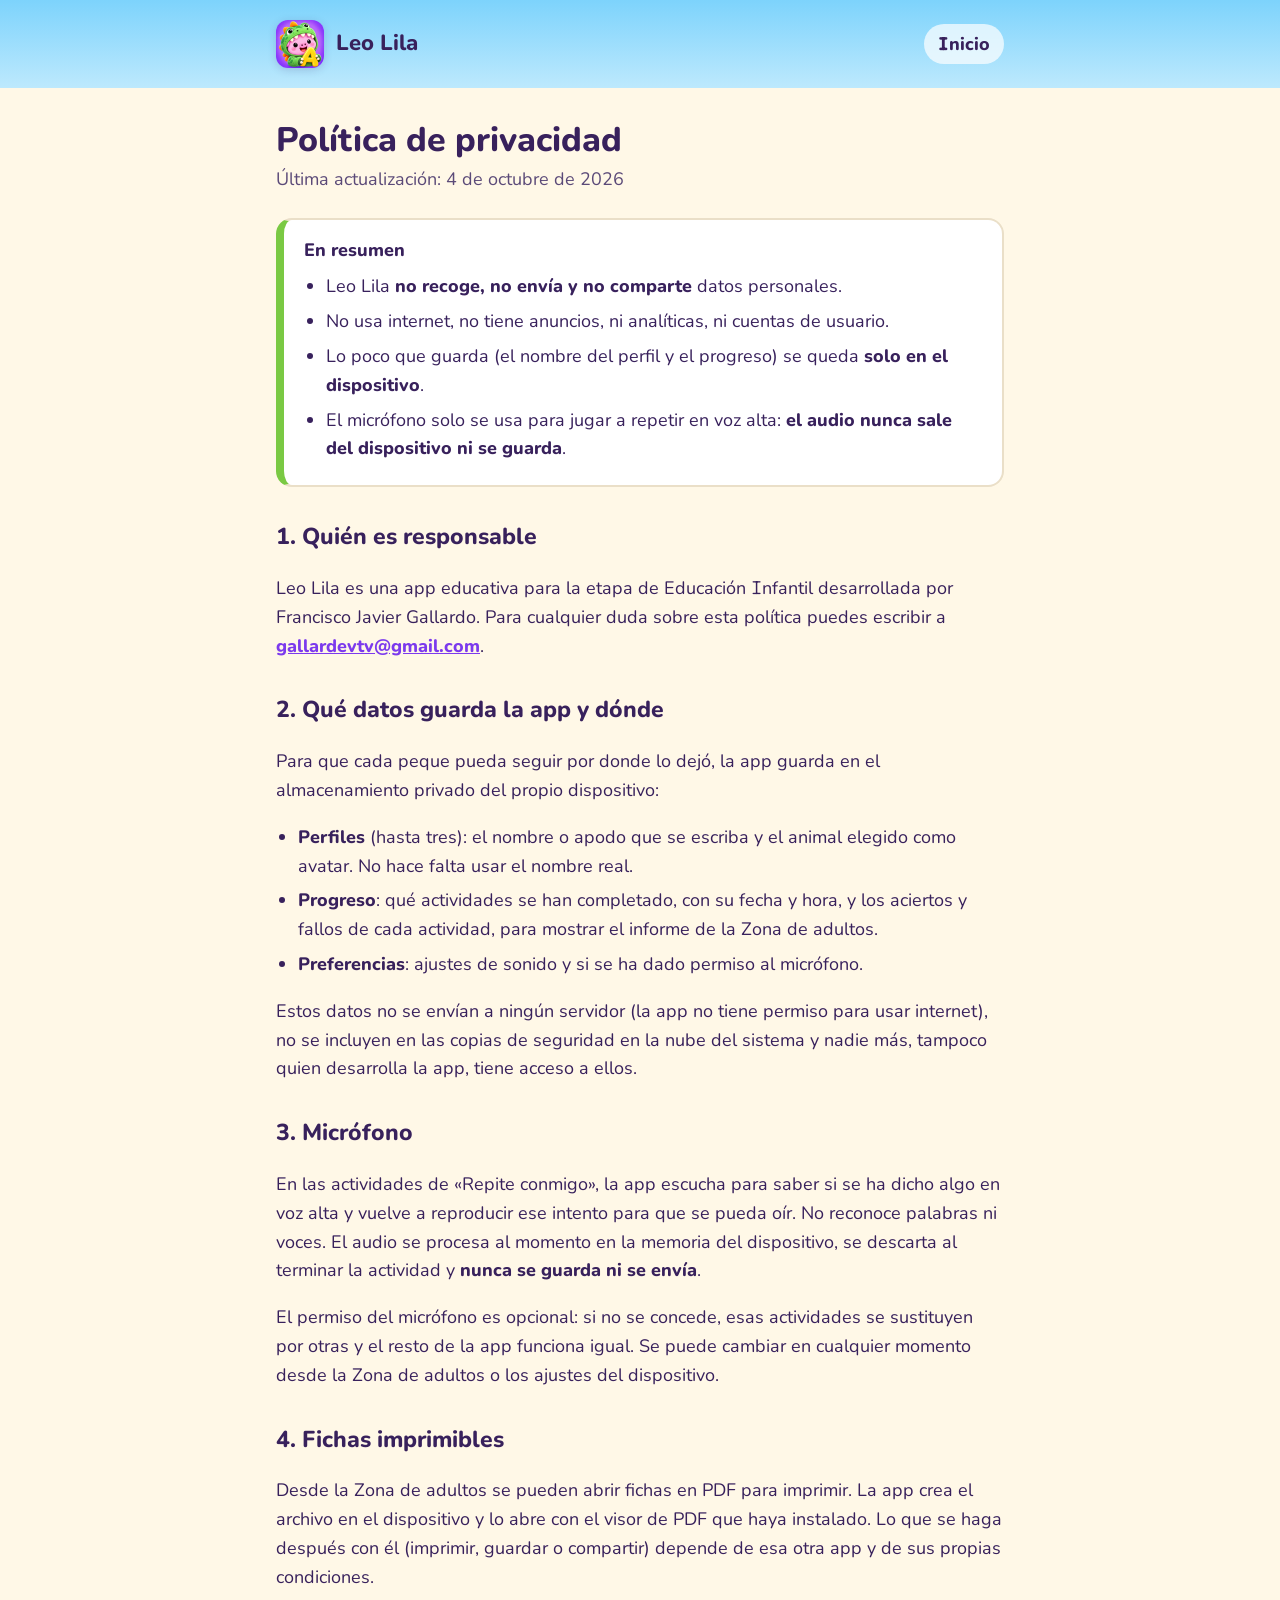
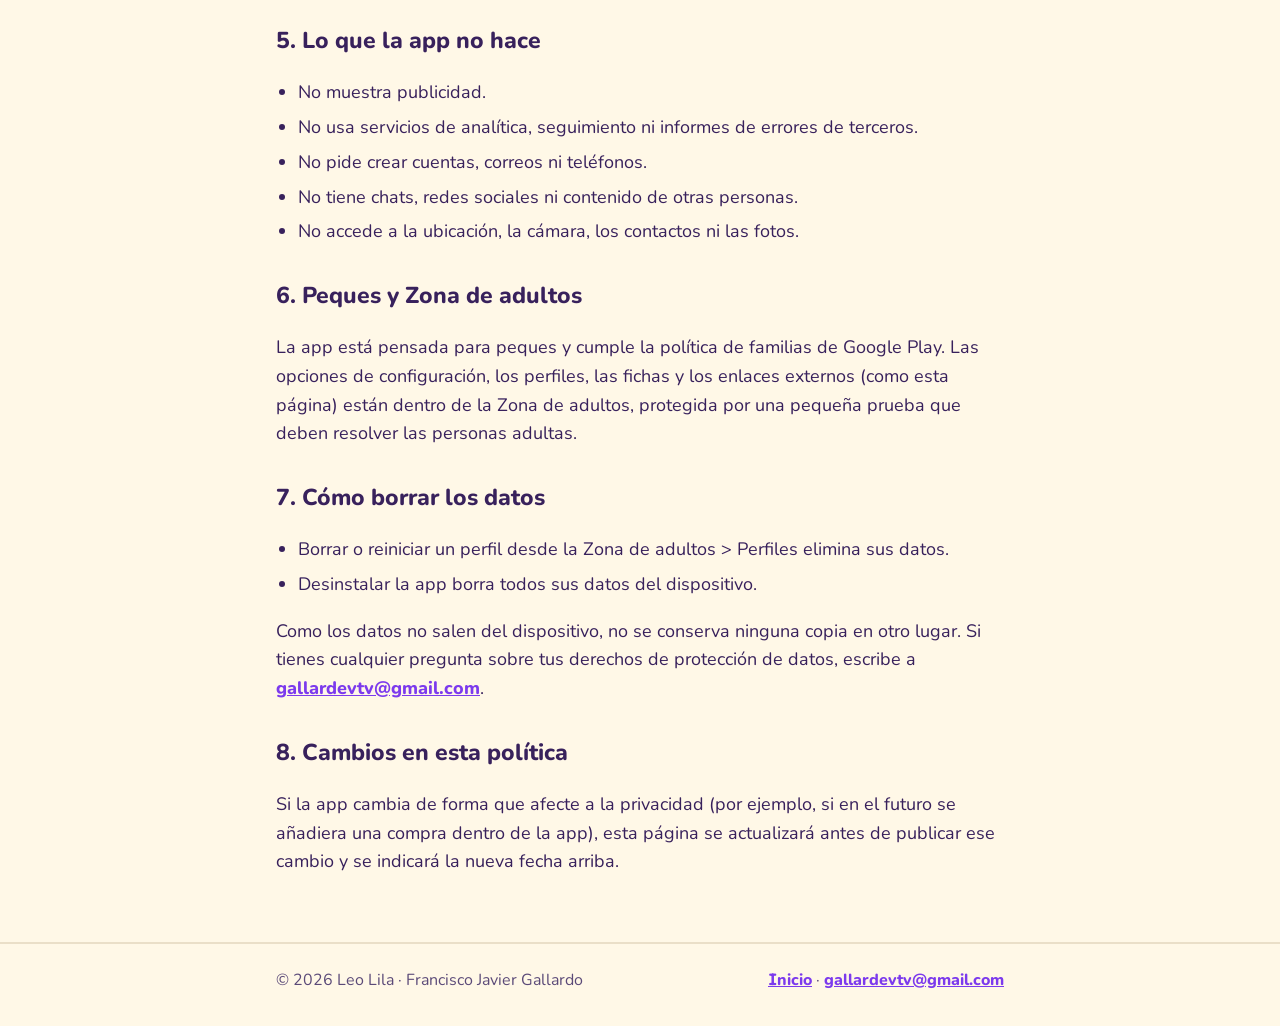
==== privacidad.html @ ff718a9f "Web publica (portada y politica de privacidad) en web/, publicable con tools/publish_web.ps1 en el r" ====
<!doctype html>
<html lang="es">
<head>
	<meta charset="utf-8">
	<meta name="viewport" content="width=device-width, initial-scale=1">
	<title>Privacidad · Leo Lila</title>
	<meta name="description" content="Política de privacidad de la app Leo Lila: no recoge, no envía y no comparte datos personales.">
	<link rel="icon" href="favicon.png" type="image/png">
	<link rel="stylesheet" href="estilo.css">
</head>
<body>
	<header class="top">
		<div class="wrap">
			<a class="brand" href="./"><img src="img/icon-192.png" alt=""><span>Leo Lila</span></a>
			<nav><a href="./">Inicio</a></nav>
		</div>
	</header>

	<main class="wrap doc">
		<h1>Política de privacidad</h1>
		<p class="date">Última actualización: 4 de octubre de 2026</p>

		<div class="summary">
			<strong>En resumen</strong>
			<ul>
				<li>Leo Lila <strong>no recoge, no envía y no comparte</strong> datos personales.</li>
				<li>No usa internet, no tiene anuncios, ni analíticas, ni cuentas de usuario.</li>
				<li>Lo poco que guarda (el nombre del perfil y el progreso) se queda <strong>solo en el dispositivo</strong>.</li>
				<li>El micrófono solo se usa para jugar a repetir en voz alta: <strong>el audio nunca sale del dispositivo ni se guarda</strong>.</li>
			</ul>
		</div>

		<h2>1. Quién es responsable</h2>
		<p>Leo Lila es una app educativa para la etapa de Educación Infantil desarrollada por Francisco Javier Gallardo. Para cualquier duda sobre esta política puedes escribir a <a href="mailto:gallardevtv@gmail.com">gallardevtv@gmail.com</a>.</p>

		<h2>2. Qué datos guarda la app y dónde</h2>
		<p>Para que cada peque pueda seguir por donde lo dejó, la app guarda en el almacenamiento privado del propio dispositivo:</p>
		<ul>
			<li><strong>Perfiles</strong> (hasta tres): el nombre o apodo que se escriba y el animal elegido como avatar. No hace falta usar el nombre real.</li>
			<li><strong>Progreso</strong>: qué actividades se han completado, con su fecha y hora, y los aciertos y fallos de cada actividad, para mostrar el informe de la Zona de adultos.</li>
			<li><strong>Preferencias</strong>: ajustes de sonido y si se ha dado permiso al micrófono.</li>
		</ul>
		<p>Estos datos no se envían a ningún servidor (la app no tiene permiso para usar internet), no se incluyen en las copias de seguridad en la nube del sistema y nadie más, tampoco quien desarrolla la app, tiene acceso a ellos.</p>

		<h2>3. Micrófono</h2>
		<p>En las actividades de «Repite conmigo», la app escucha para saber si se ha dicho algo en voz alta y vuelve a reproducir ese intento para que se pueda oír. No reconoce palabras ni voces. El audio se procesa al momento en la memoria del dispositivo, se descarta al terminar la actividad y <strong>nunca se guarda ni se envía</strong>.</p>
		<p>El permiso del micrófono es opcional: si no se concede, esas actividades se sustituyen por otras y el resto de la app funciona igual. Se puede cambiar en cualquier momento desde la Zona de adultos o los ajustes del dispositivo.</p>

		<h2>4. Fichas imprimibles</h2>
		<p>Desde la Zona de adultos se pueden abrir fichas en PDF para imprimir. La app crea el archivo en el dispositivo y lo abre con el visor de PDF que haya instalado. Lo que se haga después con él (imprimir, guardar o compartir) depende de esa otra app y de sus propias condiciones.</p>

		<h2>5. Lo que la app no hace</h2>
		<ul>
			<li>No muestra publicidad.</li>
			<li>No usa servicios de analítica, seguimiento ni informes de errores de terceros.</li>
			<li>No pide crear cuentas, correos ni teléfonos.</li>
			<li>No tiene chats, redes sociales ni contenido de otras personas.</li>
			<li>No accede a la ubicación, la cámara, los contactos ni las fotos.</li>
		</ul>

		<h2>6. Peques y Zona de adultos</h2>
		<p>La app está pensada para peques y cumple la política de familias de Google Play. Las opciones de configuración, los perfiles, las fichas y los enlaces externos (como esta página) están dentro de la Zona de adultos, protegida por una pequeña prueba que deben resolver las personas adultas.</p>

		<h2>7. Cómo borrar los datos</h2>
		<ul>
			<li>Borrar o reiniciar un perfil desde la Zona de adultos &gt; Perfiles elimina sus datos.</li>
			<li>Desinstalar la app borra todos sus datos del dispositivo.</li>
		</ul>
		<p>Como los datos no salen del dispositivo, no se conserva ninguna copia en otro lugar. Si tienes cualquier pregunta sobre tus derechos de protección de datos, escribe a <a href="mailto:gallardevtv@gmail.com">gallardevtv@gmail.com</a>.</p>

		<h2>8. Cambios en esta política</h2>
		<p>Si la app cambia de forma que afecte a la privacidad (por ejemplo, si en el futuro se añadiera una compra dentro de la app), esta página se actualizará antes de publicar ese cambio y se indicará la nueva fecha arriba.</p>
	</main>

	<footer>
		<div class="wrap">
			<span>© 2026 Leo Lila · Francisco Javier Gallardo</span>
			<span><a href="./">Inicio</a> · <a href="mailto:gallardevtv@gmail.com">gallardevtv@gmail.com</a></span>
		</div>
	</footer>
</body>
</html>
---- estilo.css ----
/* Leo Lila — web pública (portada y política de privacidad). Colores del DESIGN_SYSTEM.md. */
@font-face {
	font-family: "Nunito LeoLila";
	src: url("fonts/NunitoLeoLila-Regular.ttf") format("truetype");
	font-weight: 400;
	font-display: swap;
}
@font-face {
	font-family: "Nunito LeoLila";
	src: url("fonts/NunitoLeoLila-ExtraBold.ttf") format("truetype");
	font-weight: 800;
	font-display: swap;
}

:root {
	color-scheme: light;
	--lilac: #C084FC;
	--cream: #FFF8E7;
	--purple: #7C3AED;
	--green: #7AC943;
	--yellow: #FCD34D;
	--sky: #7DD3FC;
	--ink: #38215C;
	--ink-soft: #5B4A78;
	--card: #FFFFFF;
	--line: #EADFC8;
}

* { box-sizing: border-box; }

html { -webkit-text-size-adjust: 100%; }

body {
	margin: 0;
	background: var(--cream);
	color: var(--ink);
	font-family: "Nunito LeoLila", "Nunito", system-ui, -apple-system, "Segoe UI", sans-serif;
	font-size: 18px;
	line-height: 1.6;
}

a { color: var(--purple); font-weight: 800; }
a:focus-visible { outline: 3px solid var(--lilac); outline-offset: 3px; border-radius: 6px; }

.wrap { max-width: 760px; margin: 0 auto; padding: 0 16px; }

/* Cabecera */
.top {
	background: linear-gradient(180deg, var(--sky) 0%, #BDE9FD 100%);
	padding: 20px 0;
}
.top .wrap { display: flex; align-items: center; justify-content: space-between; gap: 16px; }
.brand { display: flex; align-items: center; gap: 12px; text-decoration: none; color: var(--ink); }
.brand img { width: 48px; height: 48px; border-radius: 12px; box-shadow: 0 2px 8px rgba(56, 33, 92, .18); }
.brand span { font-weight: 800; font-size: 22px; }
.top nav a { text-decoration: none; padding: 8px 14px; border-radius: 999px; background: rgba(255, 255, 255, .7); color: var(--ink); }

/* Portada */
.hero { background: linear-gradient(180deg, #BDE9FD 0%, var(--cream) 100%); padding: 32px 0 48px; text-align: center; }
.hero .logo { width: min(420px, 86%); height: auto; }
.hero p.lead { font-size: 22px; max-width: 560px; margin: 16px auto 0; }
.hero .lila { width: min(220px, 50%); height: auto; margin-top: 16px; }
.badge {
	display: inline-block;
	margin-top: 24px;
	padding: 12px 24px;
	border-radius: 999px;
	background: var(--purple);
	color: #FFFFFF;
	font-weight: 800;
}

.grid { display: grid; grid-template-columns: repeat(auto-fit, minmax(210px, 1fr)); gap: 16px; margin: 32px 0; }
.card {
	background: var(--card);
	border: 2px solid var(--line);
	border-radius: 20px;
	padding: 20px;
}
.card h3 { margin: 0 0 6px; font-size: 20px; }
.card p { margin: 0; color: var(--ink-soft); }
.dot { display: inline-block; width: 14px; height: 14px; border-radius: 50%; margin-right: 8px; vertical-align: 1px; }

/* Texto legal */
.doc { padding-top: 32px; padding-bottom: 48px; }
.doc h1 { font-size: 34px; line-height: 1.2; margin: 0 0 4px; }
.doc .date { color: var(--ink-soft); margin: 0 0 24px; }
.doc h2 { font-size: 23px; margin: 32px 0 8px; }
.doc ul { padding-left: 22px; }
.doc li { margin: 6px 0; }
.summary {
	background: var(--card);
	border: 2px solid var(--line);
	border-left: 8px solid var(--green);
	border-radius: 16px;
	padding: 16px 20px;
}
.summary ul { margin: 8px 0 0; }

footer { border-top: 2px solid var(--line); padding: 24px 0 32px; color: var(--ink-soft); font-size: 16px; }
footer .wrap { display: flex; flex-wrap: wrap; gap: 8px 24px; justify-content: space-between; }

@media (max-width: 480px) {
	body { font-size: 17px; }
	.brand span { font-size: 19px; }
	.doc h1 { font-size: 28px; }
	.hero p.lead { font-size: 19px; }
}
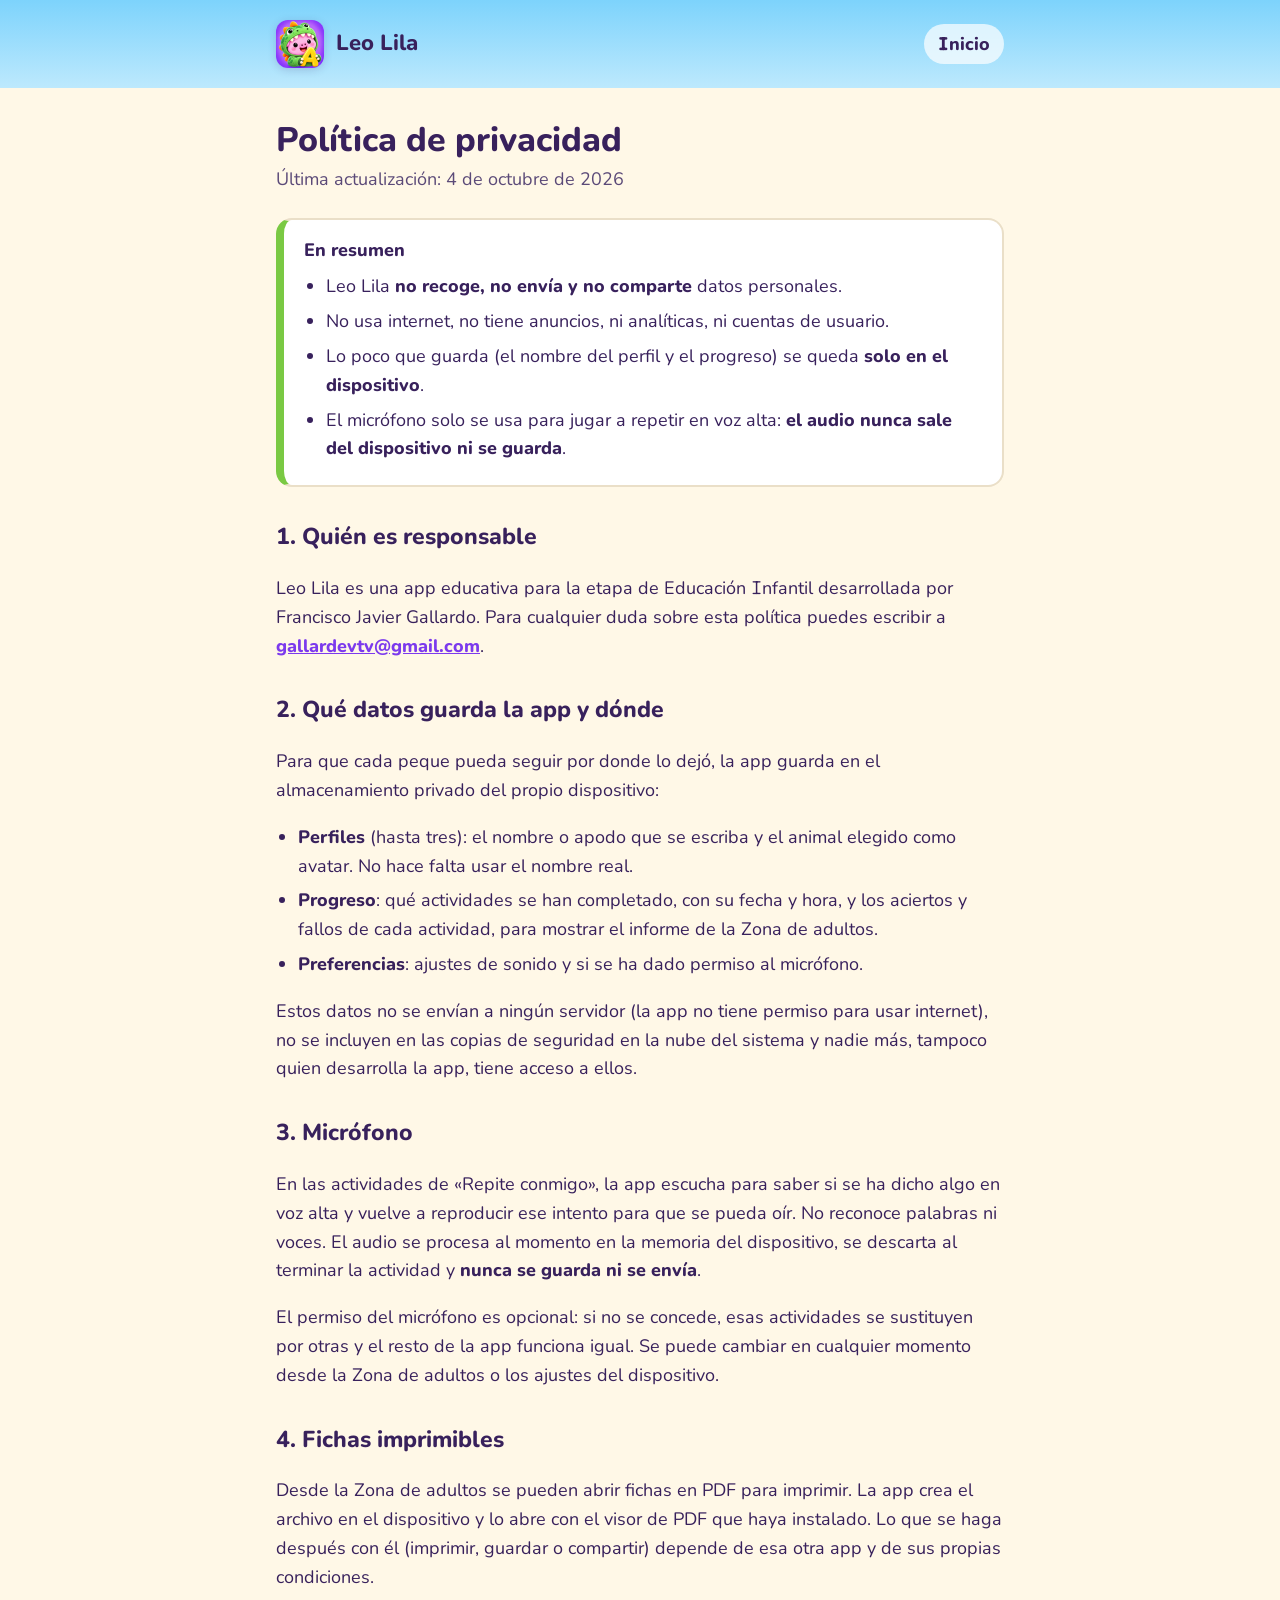
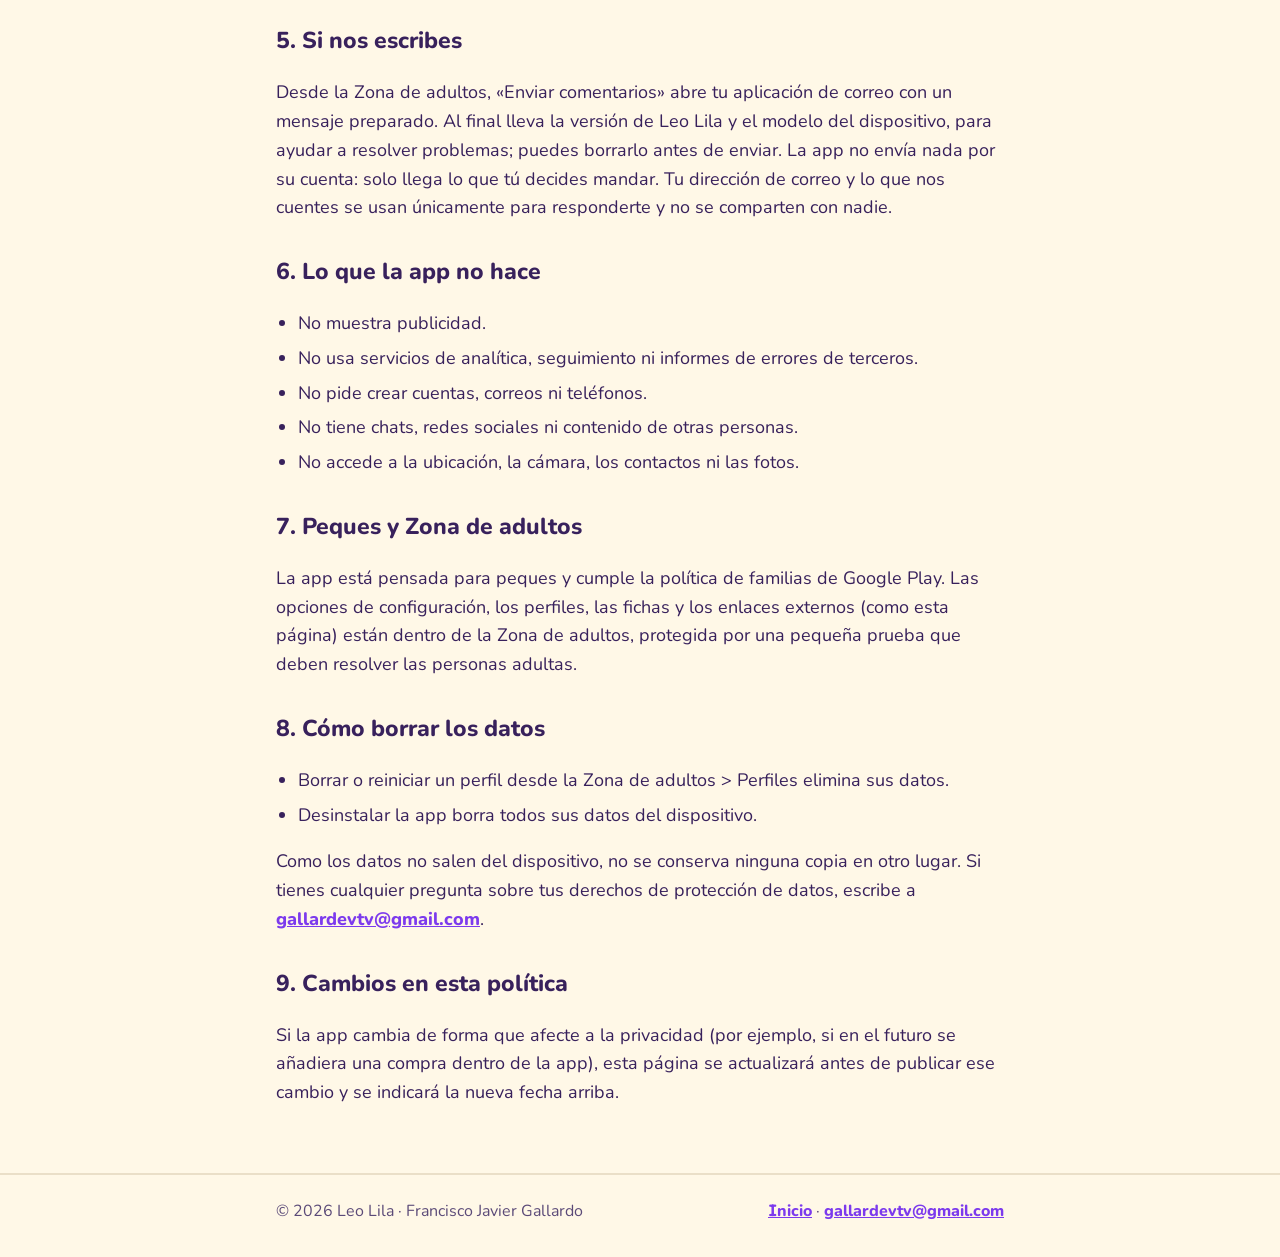
==== commit b8b22683: "Primera impresion para adultos: bienvenida de 3 paginas antes de crear el primer perfil (que es, com" ====
--- a/privacidad.html
+++ b/privacidad.html
@@ -49,7 +49,10 @@
 		<h2>4. Fichas imprimibles</h2>
 		<p>Desde la Zona de adultos se pueden abrir fichas en PDF para imprimir. La app crea el archivo en el dispositivo y lo abre con el visor de PDF que haya instalado. Lo que se haga después con él (imprimir, guardar o compartir) depende de esa otra app y de sus propias condiciones.</p>
 
-		<h2>5. Lo que la app no hace</h2>
+		<h2>5. Si nos escribes</h2>
+		<p>Desde la Zona de adultos, «Enviar comentarios» abre tu aplicación de correo con un mensaje preparado. Al final lleva la versión de Leo Lila y el modelo del dispositivo, para ayudar a resolver problemas; puedes borrarlo antes de enviar. La app no envía nada por su cuenta: solo llega lo que tú decides mandar. Tu dirección de correo y lo que nos cuentes se usan únicamente para responderte y no se comparten con nadie.</p>
+
+		<h2>6. Lo que la app no hace</h2>
 		<ul>
 			<li>No muestra publicidad.</li>
 			<li>No usa servicios de analítica, seguimiento ni informes de errores de terceros.</li>
@@ -58,17 +61,17 @@
 			<li>No accede a la ubicación, la cámara, los contactos ni las fotos.</li>
 		</ul>
 
-		<h2>6. Peques y Zona de adultos</h2>
+		<h2>7. Peques y Zona de adultos</h2>
 		<p>La app está pensada para peques y cumple la política de familias de Google Play. Las opciones de configuración, los perfiles, las fichas y los enlaces externos (como esta página) están dentro de la Zona de adultos, protegida por una pequeña prueba que deben resolver las personas adultas.</p>
 
-		<h2>7. Cómo borrar los datos</h2>
+		<h2>8. Cómo borrar los datos</h2>
 		<ul>
 			<li>Borrar o reiniciar un perfil desde la Zona de adultos &gt; Perfiles elimina sus datos.</li>
 			<li>Desinstalar la app borra todos sus datos del dispositivo.</li>
 		</ul>
 		<p>Como los datos no salen del dispositivo, no se conserva ninguna copia en otro lugar. Si tienes cualquier pregunta sobre tus derechos de protección de datos, escribe a <a href="mailto:gallardevtv@gmail.com">gallardevtv@gmail.com</a>.</p>
 
-		<h2>8. Cambios en esta política</h2>
+		<h2>9. Cambios en esta política</h2>
 		<p>Si la app cambia de forma que afecte a la privacidad (por ejemplo, si en el futuro se añadiera una compra dentro de la app), esta página se actualizará antes de publicar ese cambio y se indicará la nueva fecha arriba.</p>
 	</main>
 
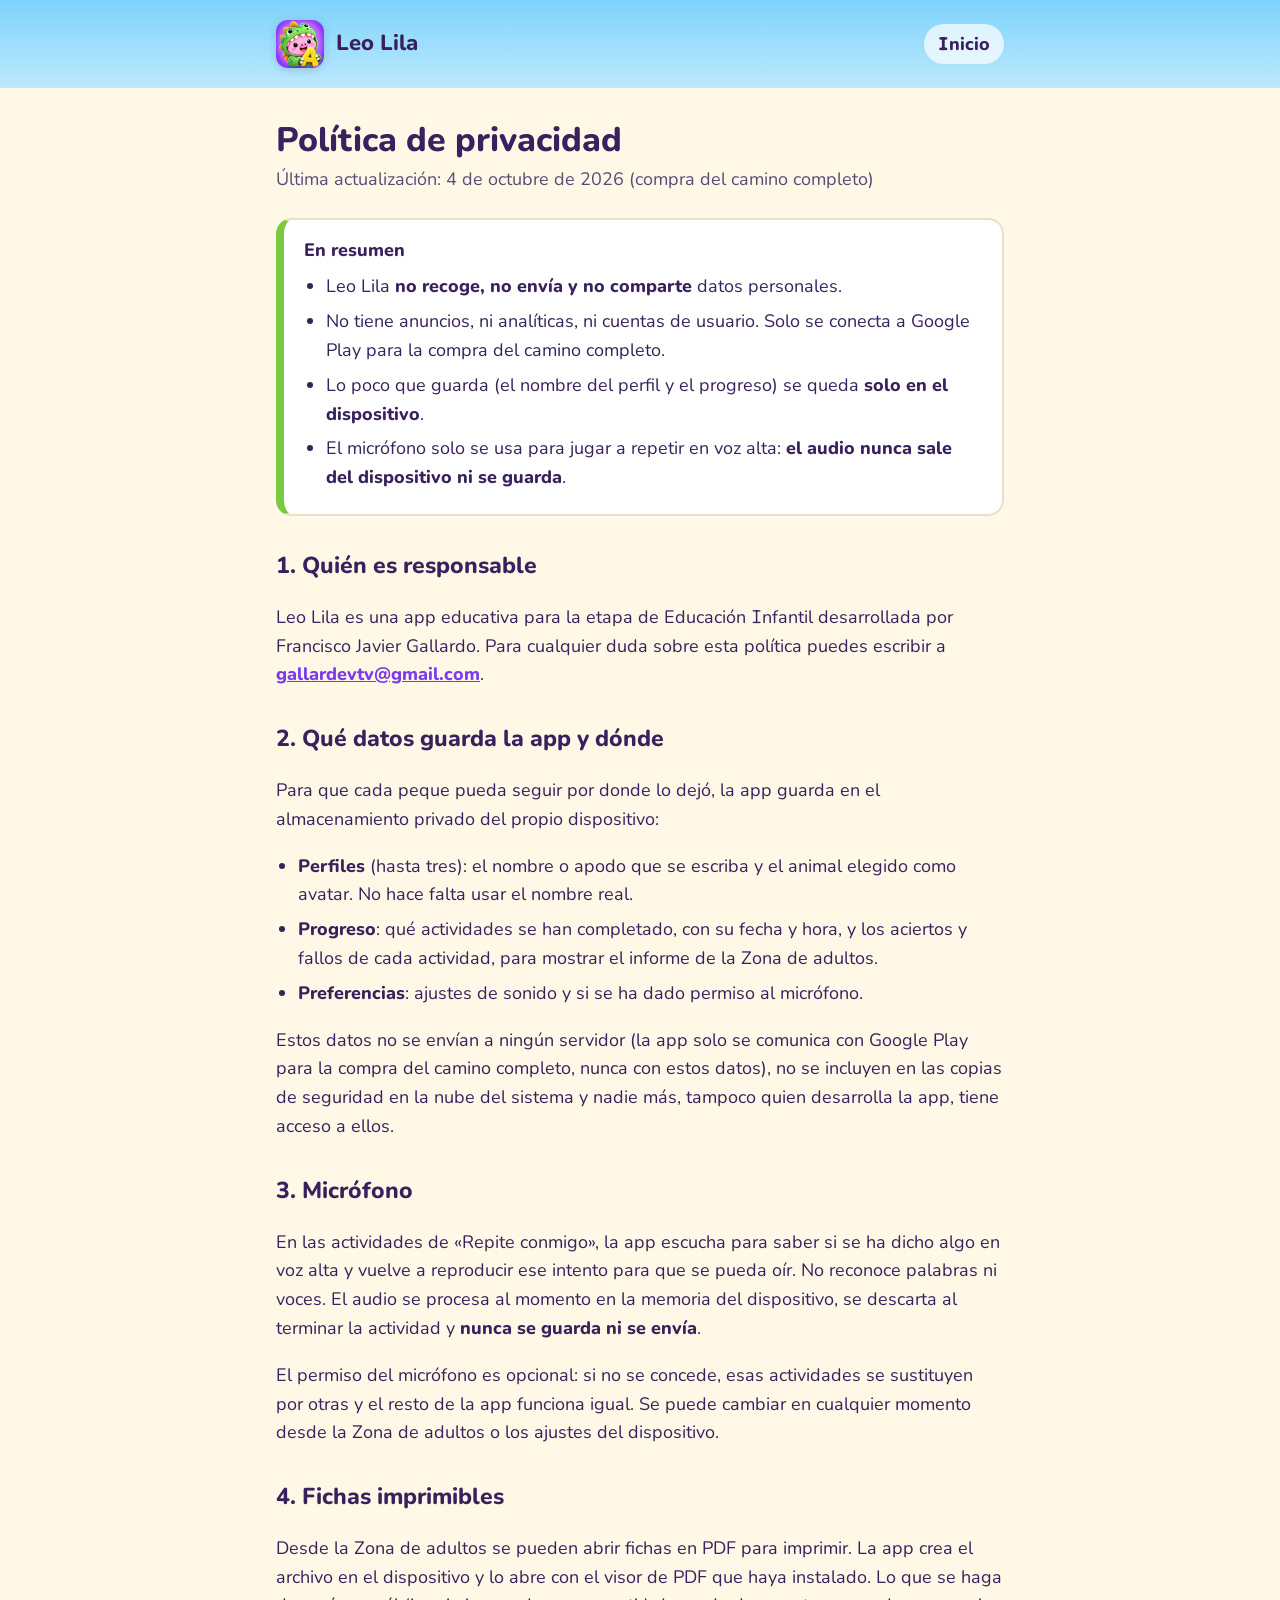
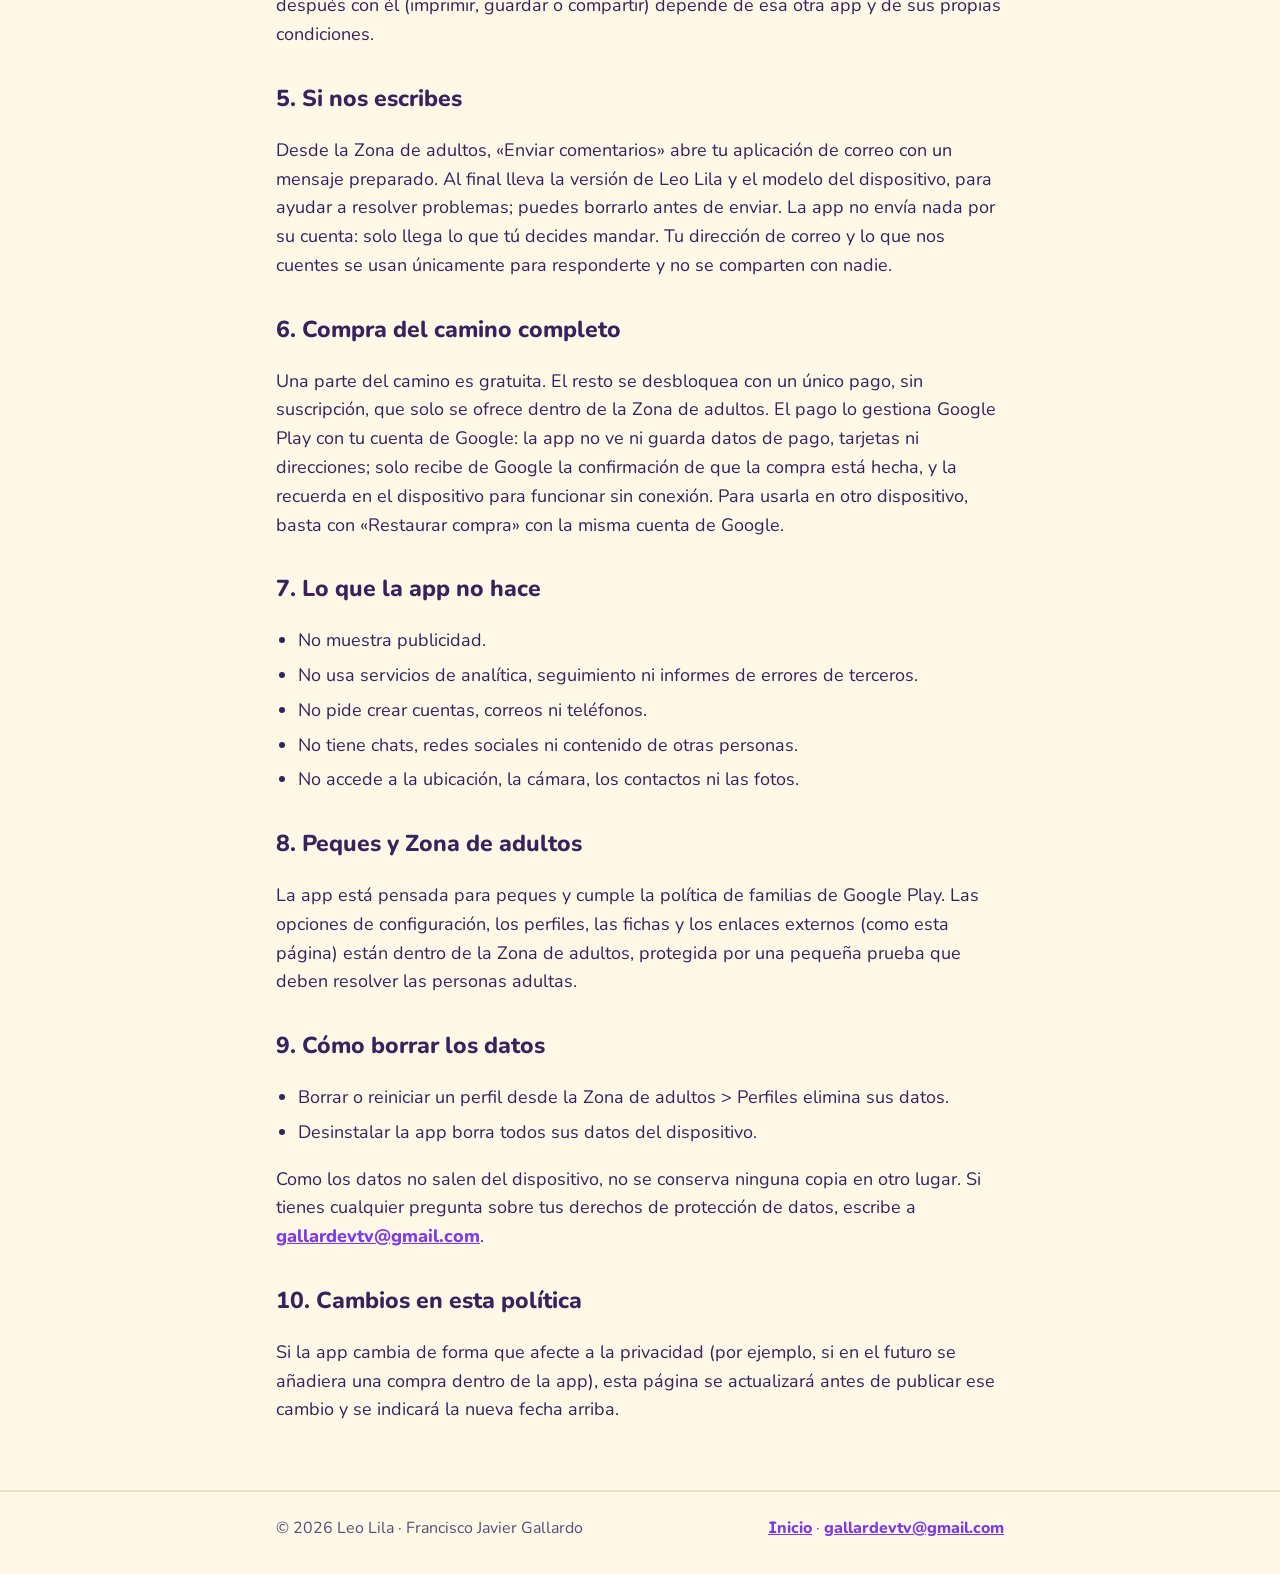
==== commit b9c3a9a4: "Camino completo: compra unica con Google Play Billing. Gratis hasta el repaso de la L; en el mapa la" ====
--- a/privacidad.html
+++ b/privacidad.html
@@ -18,13 +18,13 @@
 
 	<main class="wrap doc">
 		<h1>Política de privacidad</h1>
-		<p class="date">Última actualización: 4 de octubre de 2026</p>
+		<p class="date">Última actualización: 4 de octubre de 2026 (compra del camino completo)</p>
 
 		<div class="summary">
 			<strong>En resumen</strong>
 			<ul>
 				<li>Leo Lila <strong>no recoge, no envía y no comparte</strong> datos personales.</li>
-				<li>No usa internet, no tiene anuncios, ni analíticas, ni cuentas de usuario.</li>
+				<li>No tiene anuncios, ni analíticas, ni cuentas de usuario. Solo se conecta a Google Play para la compra del camino completo.</li>
 				<li>Lo poco que guarda (el nombre del perfil y el progreso) se queda <strong>solo en el dispositivo</strong>.</li>
 				<li>El micrófono solo se usa para jugar a repetir en voz alta: <strong>el audio nunca sale del dispositivo ni se guarda</strong>.</li>
 			</ul>
@@ -40,7 +40,7 @@
 			<li><strong>Progreso</strong>: qué actividades se han completado, con su fecha y hora, y los aciertos y fallos de cada actividad, para mostrar el informe de la Zona de adultos.</li>
 			<li><strong>Preferencias</strong>: ajustes de sonido y si se ha dado permiso al micrófono.</li>
 		</ul>
-		<p>Estos datos no se envían a ningún servidor (la app no tiene permiso para usar internet), no se incluyen en las copias de seguridad en la nube del sistema y nadie más, tampoco quien desarrolla la app, tiene acceso a ellos.</p>
+		<p>Estos datos no se envían a ningún servidor (la app solo se comunica con Google Play para la compra del camino completo, nunca con estos datos), no se incluyen en las copias de seguridad en la nube del sistema y nadie más, tampoco quien desarrolla la app, tiene acceso a ellos.</p>
 
 		<h2>3. Micrófono</h2>
 		<p>En las actividades de «Repite conmigo», la app escucha para saber si se ha dicho algo en voz alta y vuelve a reproducir ese intento para que se pueda oír. No reconoce palabras ni voces. El audio se procesa al momento en la memoria del dispositivo, se descarta al terminar la actividad y <strong>nunca se guarda ni se envía</strong>.</p>
@@ -52,7 +52,10 @@
 		<h2>5. Si nos escribes</h2>
 		<p>Desde la Zona de adultos, «Enviar comentarios» abre tu aplicación de correo con un mensaje preparado. Al final lleva la versión de Leo Lila y el modelo del dispositivo, para ayudar a resolver problemas; puedes borrarlo antes de enviar. La app no envía nada por su cuenta: solo llega lo que tú decides mandar. Tu dirección de correo y lo que nos cuentes se usan únicamente para responderte y no se comparten con nadie.</p>
 
-		<h2>6. Lo que la app no hace</h2>
+		<h2>6. Compra del camino completo</h2>
+		<p>Una parte del camino es gratuita. El resto se desbloquea con un único pago, sin suscripción, que solo se ofrece dentro de la Zona de adultos. El pago lo gestiona Google Play con tu cuenta de Google: la app no ve ni guarda datos de pago, tarjetas ni direcciones; solo recibe de Google la confirmación de que la compra está hecha, y la recuerda en el dispositivo para funcionar sin conexión. Para usarla en otro dispositivo, basta con «Restaurar compra» con la misma cuenta de Google.</p>
+
+		<h2>7. Lo que la app no hace</h2>
 		<ul>
 			<li>No muestra publicidad.</li>
 			<li>No usa servicios de analítica, seguimiento ni informes de errores de terceros.</li>
@@ -61,17 +64,17 @@
 			<li>No accede a la ubicación, la cámara, los contactos ni las fotos.</li>
 		</ul>
 
-		<h2>7. Peques y Zona de adultos</h2>
+		<h2>8. Peques y Zona de adultos</h2>
 		<p>La app está pensada para peques y cumple la política de familias de Google Play. Las opciones de configuración, los perfiles, las fichas y los enlaces externos (como esta página) están dentro de la Zona de adultos, protegida por una pequeña prueba que deben resolver las personas adultas.</p>
 
-		<h2>8. Cómo borrar los datos</h2>
+		<h2>9. Cómo borrar los datos</h2>
 		<ul>
 			<li>Borrar o reiniciar un perfil desde la Zona de adultos &gt; Perfiles elimina sus datos.</li>
 			<li>Desinstalar la app borra todos sus datos del dispositivo.</li>
 		</ul>
 		<p>Como los datos no salen del dispositivo, no se conserva ninguna copia en otro lugar. Si tienes cualquier pregunta sobre tus derechos de protección de datos, escribe a <a href="mailto:gallardevtv@gmail.com">gallardevtv@gmail.com</a>.</p>
 
-		<h2>9. Cambios en esta política</h2>
+		<h2>10. Cambios en esta política</h2>
 		<p>Si la app cambia de forma que afecte a la privacidad (por ejemplo, si en el futuro se añadiera una compra dentro de la app), esta página se actualizará antes de publicar ese cambio y se indicará la nueva fecha arriba.</p>
 	</main>
 
